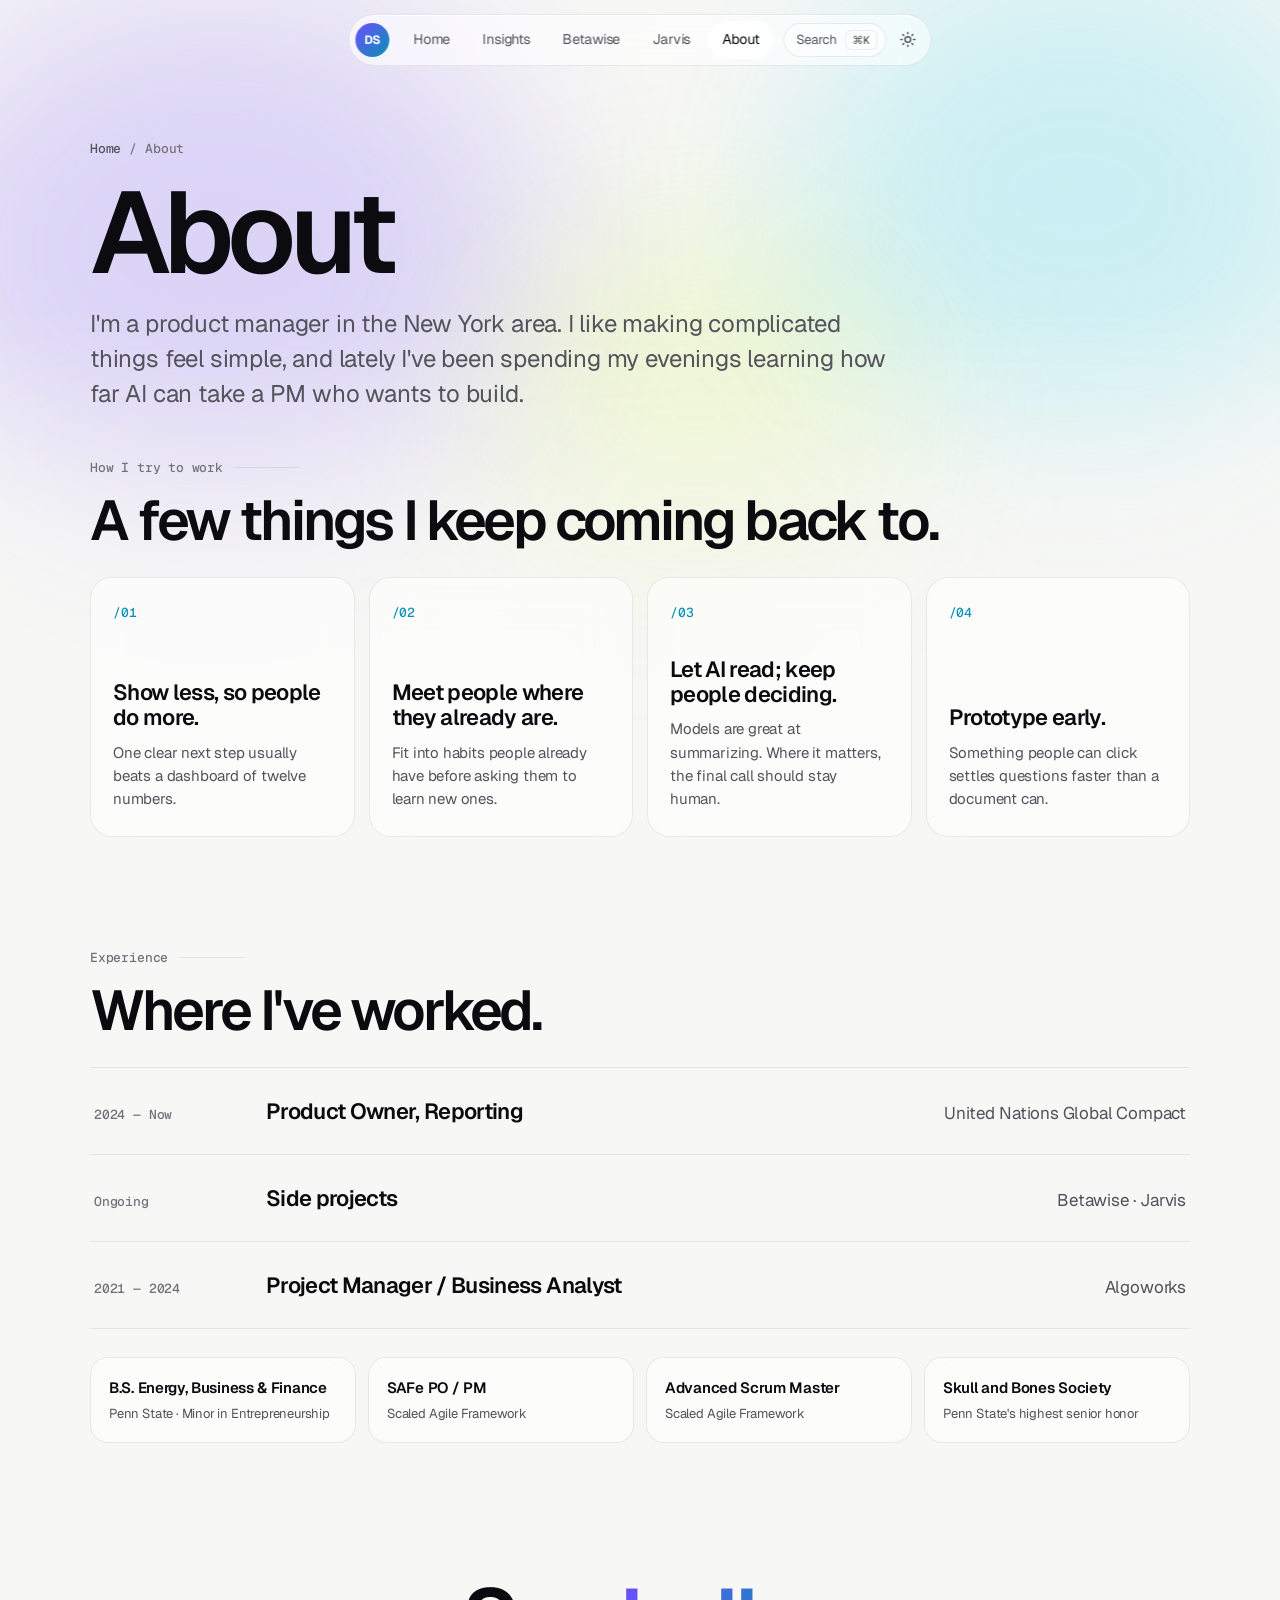
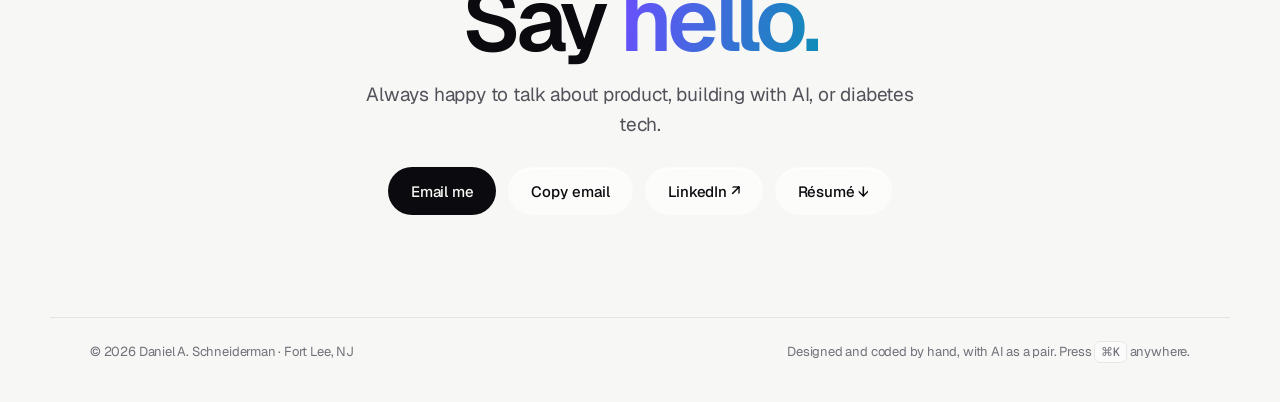
==== about/index.html @ 2ba30ace "Multi-page site with Insights case study - Separate pages: Home, Insights, Betawise, Jarvis, About -" ====
<!DOCTYPE html>
<html lang="en">
<head>
<meta charset="UTF-8" />
<meta name="viewport" content="width=device-width, initial-scale=1, viewport-fit=cover" />
<title>About — Daniel Schneiderman</title>
<meta name="description" content="About Daniel Schneiderman: product manager, experience, and how he works." />
<meta property="og:title" content="About — Daniel Schneiderman" />
<meta property="og:description" content="About Daniel Schneiderman: product manager, experience, and how he works." />
<meta property="og:url" content="https://danielschneiderman.com/about/" />
<meta property="og:type" content="website" />
<link rel="canonical" href="https://danielschneiderman.com/about/" />
<meta name="color-scheme" content="dark light" />
<link rel="icon" href="data:image/svg+xml,%3Csvg xmlns='http://www.w3.org/2000/svg' viewBox='0 0 32 32'%3E%3Cdefs%3E%3ClinearGradient id='g' x1='0' y1='0' x2='1' y2='1'%3E%3Cstop offset='0' stop-color='%238b7bff'/%3E%3Cstop offset='1' stop-color='%2322d3ee'/%3E%3C/linearGradient%3E%3C/defs%3E%3Crect width='32' height='32' rx='9' fill='url(%23g)'/%3E%3Ctext x='16' y='21.5' font-family='Helvetica,Arial' font-weight='700' font-size='13' fill='white' text-anchor='middle'%3EDS%3C/text%3E%3C/svg%3E" />
<link rel="preconnect" href="https://fonts.googleapis.com" />
<link rel="preconnect" href="https://fonts.gstatic.com" crossorigin />
<link href="https://fonts.googleapis.com/css2?family=Geist:wght@300..800&family=Geist+Mono:wght@400;500;600&display=swap" rel="stylesheet" />
<link rel="stylesheet" href="/styles.css" />
<script>
  // Saved theme before first paint; otherwise dark unless the device prefers light.
  (function () {
    var t = null; try { t = localStorage.getItem('theme'); } catch (e) {}
    if (!t) t = matchMedia('(prefers-color-scheme: light)').matches ? 'light' : 'dark';
    document.documentElement.dataset.theme = t;
  })();
  // A page transition the browser skips (e.g. background tab) is harmless; don't log it as an error.
  ['pageswap', 'pagereveal'].forEach(function (ev) {
    addEventListener(ev, function (e) { var vt = e.viewTransition; if (vt) { vt.ready.catch(function () {}); vt.finished.catch(function () {}); } });
  });
</script>
</head>
<body>
<a class="skip" href="#main">Skip to content</a>

<nav class="nav glass" aria-label="Primary">
  <a class="mark" href="/" aria-label="Daniel Schneiderman, home">DS</a>
  <a class="link" href="/">Home</a>
  <a class="link" href="/insights/">Insights</a>
  <a class="link" href="/betawise/">Betawise</a>
  <a class="link" href="/jarvis/">Jarvis</a>
  <a class="link" href="/about/">About</a>
  <button class="k" type="button" data-cmdk aria-haspopup="dialog"><span class="k-long">Search</span><span class="k-short">Menu</span><kbd>⌘K</kbd></button>
  <button class="icon" type="button" id="theme" aria-label="Switch theme">
    <svg class="moon" viewBox="0 0 24 24" fill="none" stroke="currentColor" stroke-width="2" stroke-linecap="round" aria-hidden="true"><path d="M21 12.8A9 9 0 1 1 11.2 3a7 7 0 0 0 9.8 9.8z"/></svg>
    <svg class="sun" viewBox="0 0 24 24" fill="none" stroke="currentColor" stroke-width="2" stroke-linecap="round" aria-hidden="true"><circle cx="12" cy="12" r="4"/><path d="M12 2v2M12 20v2M4.9 4.9l1.4 1.4M17.7 17.7l1.4 1.4M2 12h2M20 12h2M4.9 19.1l1.4-1.4M17.7 6.3l1.4-1.4"/></svg>
  </button>
</nav>

<main id="main">

<header class="page-head">
  <div class="aurora" aria-hidden="true"><i></i><i></i><i></i></div>
  <div class="wrap">
    <p class="crumbs"><a href="/">Home</a><span aria-hidden="true">/</span><span>About</span></p>
    <h1>About</h1>
    <p class="lede">I'm a product manager in the New York area. I like making complicated things feel simple, and lately I've been spending my evenings learning how far AI can take a PM who wants to build.</p>
  </div>
</header>

<section class="wrap" aria-labelledby="ap-title" style="padding-bottom:40px">
  <div class="sec-head reveal" style="margin-bottom:28px"><span class="index-num">How I try to work</span><h2 id="ap-title" style="font-size:clamp(32px,4.6vw,56px)">A few things I keep coming back to.</h2></div>
  <div class="principles">
    <article class="glass spot reveal"><span class="n">/01</span><h3>Show less, so people do more.</h3><p>One clear next step usually beats a dashboard of twelve numbers.</p></article>
    <article class="glass spot reveal"><span class="n">/02</span><h3>Meet people where they already are.</h3><p>Fit into habits people already have before asking them to learn new ones.</p></article>
    <article class="glass spot reveal"><span class="n">/03</span><h3>Let AI read; keep people deciding.</h3><p>Models are great at summarizing. Where it matters, the final call should stay human.</p></article>
    <article class="glass spot reveal"><span class="n">/04</span><h3>Prototype early.</h3><p>Something people can click settles questions faster than a document can.</p></article>
  </div>
</section>

<section class="block" aria-labelledby="ex-title" style="padding-top:72px;padding-bottom:40px">
  <div class="wrap">
    <div class="sec-head reveal" style="margin-bottom:28px"><span class="index-num">Experience</span><h2 id="ex-title" style="font-size:clamp(32px,4.6vw,56px)">Where I've worked.</h2></div>
    <ol class="xp reveal" reversed>
      <li><span class="when">2024 — Now</span><h3>Product Owner, Reporting</h3><span class="org">United Nations Global Compact</span></li>
      <li><span class="when">Ongoing</span><h3>Side projects</h3><span class="org">Betawise · Jarvis</span></li>
      <li><span class="when">2021 — 2024</span><h3>Project Manager / Business Analyst</h3><span class="org">Algoworks</span></li>
    </ol>
    <div class="creds reveal">
      <div class="glass"><strong>B.S. Energy, Business &amp; Finance</strong><span>Penn State · Minor in Entrepreneurship</span></div>
      <div class="glass"><strong>SAFe PO / PM</strong><span>Scaled Agile Framework</span></div>
      <div class="glass"><strong>Advanced Scrum Master</strong><span>Scaled Agile Framework</span></div>
      <div class="glass"><strong>Skull and Bones Society</strong><span>Penn State's highest senior honor</span></div>
    </div>
  </div>
</section>

<section class="contact-band" aria-labelledby="ct-title">
  <div class="wrap reveal">
    <h2 id="ct-title">Say <span class="grad-text">hello.</span></h2>
    <p>Always happy to talk about product, building with AI, or diabetes tech.</p>
    <div class="ctas">
      <a class="btn btn-primary" href="mailto:dschneiderman955@gmail.com">Email me</a>
      <button class="btn btn-glass glass" type="button" data-copy>Copy email</button>
      <a class="btn btn-glass glass" href="https://www.linkedin.com/in/danielschneiderman955/" rel="noopener">LinkedIn ↗</a>
      <a class="btn btn-glass glass" href="/Daniel_Schneiderman_Resume.pdf" download>Résumé ↓</a>
    </div>
    <span class="copied" id="copied" role="status"></span>
  </div>
</section>

</main>

<footer>
  <div class="wrap">
    <span>© 2026 Daniel A. Schneiderman · Fort Lee, NJ</span>
    <span>Designed and coded by hand, with AI as a pair. Press <kbd>⌘K</kbd> anywhere.</span>
  </div>
</footer>

<dialog class="cmdk" id="cmdk" aria-label="Command menu">
  <div class="cmdk-in">
    <svg viewBox="0 0 24 24" fill="none" stroke="currentColor" stroke-width="2" aria-hidden="true"><circle cx="11" cy="11" r="7"/><path d="M20 20l-4-4"/></svg>
    <input id="cmdk-q" type="text" placeholder="Go to a page or run an action…" autocomplete="off" role="combobox" aria-expanded="true" aria-controls="cmdk-list" aria-autocomplete="list" />
    <kbd>esc</kbd>
  </div>
  <ul id="cmdk-list" role="listbox" aria-label="Results"></ul>
  <div class="cmdk-foot"><span>↑↓ navigate</span><span>↵ select</span><span>esc close</span></div>
</dialog>

<script src="/site.js"></script>

</body>
</html>
---- styles.css ----
:root, [data-theme="dark"] {
  --bg: #08080a;
  --bg-2: #0e0e11;
  --glass: rgba(255,255,255,.045);
  --glass-2: rgba(255,255,255,.07);
  --glass-line: rgba(255,255,255,.09);
  --glass-hi: rgba(255,255,255,.14);
  --ink: #ededf0;
  --ink-2: #a1a1aa;
  --ink-3: #71717a;
  --a1: #8b7bff;
  --a2: #22d3ee;
  --lime: #c6f432;
  --spot: rgba(139,123,255,.16);
  --aurora-1: rgba(124,92,255,.45);
  --aurora-2: rgba(34,211,238,.30);
  --aurora-3: rgba(198,244,50,.12);
  --grain: .07;
  --shadow: 0 30px 80px -30px rgba(0,0,0,.8);
  color-scheme: dark;
}
[data-theme="light"] {
  --bg: #f7f7f5;
  --bg-2: #efefec;
  --glass: rgba(255,255,255,.6);
  --glass-2: rgba(255,255,255,.85);
  --glass-line: rgba(10,10,20,.08);
  --glass-hi: rgba(255,255,255,.9);
  --ink: #0b0b0f;
  --ink-2: #52525b;
  --ink-3: #71717a;
  --a1: #6d4dff;
  --a2: #0891b2;
  --lime: #4d7c0f;
  --spot: rgba(109,77,255,.10);
  --aurora-1: rgba(124,92,255,.22);
  --aurora-2: rgba(34,211,238,.20);
  --aurora-3: rgba(198,244,50,.18);
  --grain: .05;
  --shadow: 0 30px 70px -34px rgba(20,20,40,.35);
  color-scheme: light;
}
:root {
  --sans: "Geist", ui-sans-serif, system-ui, -apple-system, "Segoe UI", sans-serif;
  --mono: "Geist Mono", ui-monospace, "SF Mono", Menlo, monospace;
  --ios: -apple-system, BlinkMacSystemFont, "SF Pro Text", "Geist", "Helvetica Neue", Arial, sans-serif;
  --wrap: 1180px;
  --gutter: clamp(16px, 4vw, 40px);
  --r: 22px;
  --ease: cubic-bezier(.2,.8,.2,1);
}

*, *::before, *::after { box-sizing: border-box; }
html { scroll-behavior: smooth; scroll-padding-top: 96px; -webkit-text-size-adjust: 100%; }
body { margin: 0; background: var(--bg); color: var(--ink); font: 400 17px/1.55 var(--sans); letter-spacing: -.011em; -webkit-font-smoothing: antialiased; overflow-x: hidden; }
body::after { content: ""; position: fixed; inset: 0; pointer-events: none; z-index: 100; opacity: var(--grain); mix-blend-mode: overlay;
  background-image: url("data:image/svg+xml,%3Csvg xmlns='http://www.w3.org/2000/svg' width='160' height='160'%3E%3Cfilter id='n'%3E%3CfeTurbulence type='fractalNoise' baseFrequency='.9' numOctaves='3' stitchTiles='stitch'/%3E%3C/filter%3E%3Crect width='100%25' height='100%25' filter='url(%23n)'/%3E%3C/svg%3E"); }
img, svg { display: block; max-width: 100%; }
a { color: inherit; }
p { margin: 0; }
h1, h2, h3, h4 { margin: 0; font-weight: 600; }
button { font: inherit; color: inherit; }
kbd { font: 500 12px var(--mono); padding: 2px 6px; border-radius: 6px; border: 1px solid var(--glass-line); background: var(--glass); }
:focus-visible { outline: 2px solid var(--a2); outline-offset: 3px; border-radius: 10px; }
.wrap { max-width: var(--wrap); margin: 0 auto; padding: 0 var(--gutter); }
.sr-only { position: absolute; width: 1px; height: 1px; overflow: hidden; clip: rect(0 0 0 0); white-space: nowrap; }
.skip { position: absolute; left: 12px; top: -60px; background: var(--ink); color: var(--bg); padding: 10px 14px; border-radius: 10px; z-index: 200; text-decoration: none; }
.skip:focus { top: 12px; }
.grad-text { background: linear-gradient(100deg, var(--a1), var(--a2) 55%, var(--a1)); background-size: 200% 100%; -webkit-background-clip: text; background-clip: text; color: transparent; animation: sheen 8s linear infinite; }
@keyframes sheen { to { background-position: -200% 0; } }
.mono { font-family: var(--mono); }
.label { font: 500 12px/1.3 var(--mono); letter-spacing: .04em; text-transform: uppercase; color: var(--ink-3); }

/* ---------- Glass + spotlight ---------- */
.glass { background: var(--glass); border: 1px solid var(--glass-line); backdrop-filter: blur(20px) saturate(160%); -webkit-backdrop-filter: blur(20px) saturate(160%); box-shadow: inset 0 1px 0 var(--glass-hi); }
.spot { position: relative; isolation: isolate; overflow: hidden; }
.spot::before { content: ""; position: absolute; inset: 0; z-index: -1; opacity: 0; transition: opacity .3s; background: radial-gradient(420px circle at var(--x, 50%) var(--y, 50%), var(--spot), transparent 60%); }
.spot:hover::before { opacity: 1; }

/* ---------- Floating nav ---------- */
.nav { position: fixed; top: 14px; left: 50%; transform: translateX(-50%); z-index: 60; display: flex; align-items: center; gap: 4px; padding: 6px; border-radius: 999px; width: max-content; max-width: calc(100% - 24px); }
.nav .mark { width: 34px; height: 34px; border-radius: 50%; display: grid; place-items: center; font: 700 12px var(--sans); color: #fff; background: linear-gradient(135deg, var(--a1), var(--a2)); text-decoration: none; margin-right: 6px; flex: none; }
.nav a.link { padding: 8px 14px; border-radius: 999px; font-size: 14px; color: var(--ink-2); text-decoration: none; transition: color .2s, background .2s; }
.nav a.link:hover, .nav a.link[aria-current="true"] { color: var(--ink); background: var(--glass-2); }
.nav .k { display: inline-flex; align-items: center; gap: 8px; height: 34px; padding: 0 8px 0 12px; border-radius: 999px; border: 1px solid var(--glass-line); background: var(--glass); cursor: pointer; font-size: 13px; color: var(--ink-2); margin-left: 6px; }
.nav .k:hover { color: var(--ink); }
.nav .k kbd { font-size: 11px; }
.nav .icon { width: 34px; height: 34px; border-radius: 50%; border: 0; background: transparent; display: grid; place-items: center; cursor: pointer; color: var(--ink-2); flex: none; }
.nav .icon:hover { color: var(--ink); background: var(--glass-2); }
.nav .icon svg { width: 17px; height: 17px; }
[data-theme="dark"] .sun, [data-theme="light"] .moon { display: none; }
@media (max-width: 760px) { .nav a.link, .nav .k kbd, .k .k-long { display: none; } .nav .k { padding: 0 14px; } }
@media (min-width: 761px) { .k .k-short { display: none; } }

/* ---------- Buttons ---------- */
.btn { display: inline-flex; align-items: center; gap: 10px; height: 48px; padding: 0 22px; border-radius: 999px; font: 500 15px var(--sans); text-decoration: none; cursor: pointer; border: 1px solid transparent; transition: transform .25s var(--ease), box-shadow .25s, background .25s; }
.btn:active { transform: scale(.97); }
.btn-primary { background: var(--ink); color: var(--bg); box-shadow: 0 0 0 0 var(--a1); }
.btn-primary:hover { box-shadow: 0 10px 40px -10px var(--a1); transform: translateY(-1px); }
.btn-glass { color: var(--ink); }
.btn-glass:hover { background: var(--glass-2); }

/* ---------- Scroll-driven reveals (progressive enhancement) ---------- */
@supports (animation-timeline: view()) {
  .reveal { animation: rise linear both; animation-timeline: view(); animation-range: entry 0% cover 22%; }
}
@keyframes rise { from { opacity: 0; transform: translateY(48px) scale(.98); filter: blur(6px); } to { opacity: 1; transform: none; filter: none; } }
@media (prefers-reduced-motion: reduce) {
  html { scroll-behavior: auto; }
  .reveal, .grad-text, .aurora i, .typing::after, .caret { animation: none !important; }
}

/* ---------- Hero ---------- */
.hero { position: relative; padding: 148px 0 72px; }
.aurora { position: absolute; inset: -10% 0 auto; height: 900px; z-index: -1; overflow: hidden; pointer-events: none; -webkit-mask: linear-gradient(#000 40%, transparent); mask: linear-gradient(#000 40%, transparent); }
.aurora i { position: absolute; border-radius: 50%; filter: blur(90px); animation: drift 22s ease-in-out infinite alternate; }
.aurora i:nth-child(1) { width: 640px; height: 520px; left: -8%; top: 4%; background: var(--aurora-1); }
.aurora i:nth-child(2) { width: 560px; height: 480px; right: -6%; top: 0; background: var(--aurora-2); animation-duration: 28s; }
.aurora i:nth-child(3) { width: 420px; height: 360px; left: 38%; top: 30%; background: var(--aurora-3); animation-duration: 34s; }
@keyframes drift { to { transform: translate(60px, 40px) scale(1.12); } }
.hero-grid-lines { position: absolute; inset: 0; z-index: -1; pointer-events: none; opacity: .5;
  background-image: linear-gradient(var(--glass-line) 1px, transparent 1px), linear-gradient(90deg, var(--glass-line) 1px, transparent 1px);
  background-size: 64px 64px; -webkit-mask: radial-gradient(ellipse 70% 60% at 50% 30%, #000, transparent 75%); mask: radial-gradient(ellipse 70% 60% at 50% 30%, #000, transparent 75%); }
.pill { display: inline-flex; align-items: center; gap: 10px; padding: 7px 14px 7px 10px; border-radius: 999px; font: 500 13px var(--mono); color: var(--ink-2); }
.pill .live { width: 8px; height: 8px; border-radius: 50%; background: var(--lime); box-shadow: 0 0 12px var(--lime); }
.hero h1 { font-size: clamp(48px, 8.6vw, 116px); line-height: .96; letter-spacing: -.05em; font-weight: 600; margin: 26px 0 26px; max-width: 13ch; }
.hero .lede { font-size: clamp(18px, 2vw, 21px); color: var(--ink-2); max-width: 36em; line-height: 1.5; }
.hero .lede b { color: var(--ink); font-weight: 500; }
.hero .ctas { display: flex; flex-wrap: wrap; gap: 12px; margin-top: 34px; }

/* Bento */
.bento { display: grid; grid-template-columns: repeat(4, 1fr); grid-auto-rows: minmax(150px, auto); gap: 14px; margin-top: 64px; }
.bento > * { border-radius: var(--r); padding: 22px; display: flex; flex-direction: column; text-decoration: none; transition: transform .35s var(--ease), border-color .3s; }
.bento > a:hover { transform: translateY(-3px); border-color: var(--glass-hi); }
.b-bw { grid-column: span 2; grid-row: span 2; }
.b-jv { grid-column: span 2; }
@media (max-width: 900px) { .bento { grid-template-columns: 1fr 1fr; } .b-bw, .b-jv { grid-column: span 2; } }
@media (max-width: 520px) { .bento { grid-template-columns: 1fr; } .bento > * { grid-column: auto !important; grid-row: auto !important; } }
.b-head { display: flex; justify-content: space-between; align-items: center; gap: 10px; }
.b-title { font-size: 28px; letter-spacing: -.03em; margin-top: 12px; }
.b-sub { color: var(--ink-2); font-size: 15px; margin-top: 4px; }
.arrow-chip { width: 32px; height: 32px; border-radius: 50%; display: grid; place-items: center; border: 1px solid var(--glass-line); transition: transform .3s var(--ease), background .3s; flex: none; }
a:hover .arrow-chip { transform: rotate(-45deg); background: var(--ink); color: var(--bg); }
.mini-ring { --p: 76; margin: auto auto 0; width: 190px; height: 190px; border-radius: 50%; position: relative; display: grid; place-items: center;
  background: conic-gradient(from -90deg, #34d399 0 calc(var(--p) * 1%), var(--glass-2) 0); -webkit-mask: radial-gradient(circle, transparent 72px, #000 73px); mask: radial-gradient(circle, transparent 72px, #000 73px); }
.ring-wrap { position: relative; margin: 26px auto 4px; width: 190px; }
.ring-wrap .mini-ring { margin: 0; }
.ring-wrap .val { position: absolute; inset: 0; display: grid; place-content: center; text-align: center; }
.ring-wrap .val strong { font-size: 46px; letter-spacing: -.04em; line-height: 1; }
.ring-wrap .val span { font: 500 11px var(--mono); color: var(--ink-3); text-transform: uppercase; letter-spacing: .06em; margin-top: 6px; }
.typing-row { margin-top: auto; padding-top: 18px; display: grid; gap: 8px; }
.tbubble { justify-self: end; max-width: 92%; background: #0a84ff; color: #fff; padding: 9px 14px; border-radius: 18px 18px 5px 18px; font: 400 15px/1.3 var(--ios); }
.typing::after { content: "▍"; margin-left: 1px; animation: blink 1s steps(1) infinite; opacity: .8; }
@keyframes blink { 50% { opacity: 0; } }
.tfiled { justify-self: end; font: 500 12px var(--mono); color: var(--lime); min-height: 1.3em; }
.b-stat strong { font-size: 28px; letter-spacing: -.035em; line-height: 1.05; margin-top: auto; }
.b-stat span { color: var(--ink-2); font-size: 14px; margin-top: 8px; }

/* ---------- Sections ---------- */
section.block { padding: clamp(96px, 12vw, 160px) 0; position: relative; }
.sec-head { display: grid; gap: 18px; margin-bottom: 56px; max-width: 860px; }
.sec-head h2 { font-size: clamp(40px, 6.4vw, 84px); line-height: .98; letter-spacing: -.05em; }
.sec-head p { font-size: clamp(18px, 2vw, 21px); color: var(--ink-2); max-width: 38em; }
.index-num { font: 500 13px var(--mono); color: var(--ink-3); display: flex; align-items: center; gap: 12px; }
.index-num::after { content: ""; height: 1px; width: 64px; background: var(--glass-line); }

.case { display: grid; grid-template-columns: minmax(0, 1fr) 380px; gap: clamp(32px, 6vw, 88px); align-items: start; }
.case.flip { grid-template-columns: 420px minmax(0, 1fr); }
@media (max-width: 900px) { .case, .case.flip { grid-template-columns: 1fr; } .case .stage { order: -1; justify-self: center; } }
.stage { position: sticky; top: 96px; display: grid; justify-items: center; gap: 16px; }
@media (max-width: 900px) { .stage { position: static; } }
.facts { display: flex; flex-wrap: wrap; gap: 8px; margin-bottom: 28px; }
.facts span { font: 500 12px var(--mono); padding: 6px 10px; border-radius: 999px; color: var(--ink-2); }
.facts a { color: var(--a2); text-decoration: none; }
.stats { display: grid; grid-template-columns: repeat(3, 1fr); gap: 12px; margin-bottom: 28px; }
@media (max-width: 560px) { .stats { grid-template-columns: 1fr; } }
.stats > div { border-radius: 18px; padding: 18px; }
.stats strong { display: block; font-size: clamp(22px, 2.3vw, 28px); overflow-wrap: anywhere; letter-spacing: -.04em; line-height: 1.05; }
.stats span { display: block; font-size: 13.5px; color: var(--ink-2); margin-top: 6px; line-height: 1.4; }
.decisions { list-style: none; padding: 0; margin: 0; display: grid; gap: 10px; counter-reset: d; }
.decisions li { counter-increment: d; border-radius: 18px; padding: 20px 20px 20px 64px; position: relative; }
.decisions li::after { content: "0" counter(d); position: absolute; left: 20px; top: 21px; font: 500 13px var(--mono); color: var(--a2); }
.decisions h3 { font-size: 18px; letter-spacing: -.02em; }
.decisions p { color: var(--ink-2); font-size: 15.5px; margin-top: 4px; }
.decisions .trade { font-size: 13.5px; color: var(--ink-3); margin-top: 10px; }
.decisions .trade b { font: 500 11px var(--mono); text-transform: uppercase; letter-spacing: .06em; color: var(--lime); margin-right: 6px; }
.cta-row { display: flex; flex-wrap: wrap; gap: 12px; margin-top: 28px; }
.fine { font-size: 12.5px; color: var(--ink-3); max-width: 360px; text-align: center; line-height: 1.45; }

/* ---------- Device ---------- */
.iphone { position: relative; width: 320px; height: 660px; padding: 11px; border-radius: 56px; background: linear-gradient(145deg, #3a3a3e, #121214 40%, #2a2a2e); box-shadow: inset 0 0 0 1.5px rgba(255,255,255,.08), 0 0 0 1px #000, var(--shadow), 0 0 120px -40px var(--a1); flex: none; }
.iphone::before { content: ""; position: absolute; top: 22px; left: 50%; transform: translateX(-50%); width: 96px; height: 28px; background: #000; border-radius: 20px; z-index: 5; }
.screen { position: relative; height: 100%; border-radius: 46px; overflow: hidden; font-family: var(--ios); letter-spacing: -.01em; display: flex; flex-direction: column; }
@media (max-width: 360px) { .iphone { transform: scale(.92); margin: -26px 0; } }
.sb { height: 50px; flex: none; display: flex; justify-content: space-between; align-items: center; padding: 14px 28px 0 34px; font: 600 15px var(--ios); position: relative; z-index: 4; }
.sb i { display: inline-block; width: 24px; height: 11px; border-radius: 3.5px; border: 1.3px solid currentColor; position: relative; opacity: .9; }
.sb i::after { content: ""; position: absolute; inset: 1.3px 4px 1.3px 1.3px; background: currentColor; border-radius: 1.5px; }

/* view switcher */
.views { display: inline-grid; grid-auto-flow: column; padding: 4px; border-radius: 999px; gap: 2px; position: relative; }
.views button { position: relative; z-index: 1; border: 0; background: none; padding: 8px 14px; border-radius: 999px; font: 500 13px var(--sans); color: var(--ink-2); cursor: pointer; transition: color .25s; }
.views button[aria-selected="true"] { color: var(--bg); }
.views .thumb { position: absolute; top: 4px; bottom: 4px; left: 0; border-radius: 999px; background: var(--ink); transition: transform .4s var(--ease), width .4s var(--ease); z-index: 0; }
.view { position: absolute; inset: 0; display: flex; flex-direction: column; opacity: 0; visibility: hidden; transform: scale(.98); transition: opacity .35s, transform .35s var(--ease), visibility 0s .35s; }
.view.on { opacity: 1; visibility: visible; transform: none; transition: opacity .35s, transform .35s var(--ease); }

/* Jarvis app (Workbench theme from the Swift source) */
.jv-app { background-color: #0A2A40; color: #e8f4fb;
  background-image: linear-gradient(rgba(191,230,255,.08) 1px, transparent 1px), linear-gradient(90deg, rgba(191,230,255,.08) 1px, transparent 1px), linear-gradient(rgba(191,230,255,.03) 1px, transparent 1px), linear-gradient(90deg, rgba(191,230,255,.03) 1px, transparent 1px);
  background-size: 40px 40px, 40px 40px, 8px 8px, 8px 8px; }
.jv-nav { flex: none; display: grid; grid-template-columns: 40px 1fr 40px; align-items: center; padding: 2px 14px 4px; }
.jv-nav b { text-align: center; font: 700 15px var(--ios); letter-spacing: .14em; }
.jv-nav svg { width: 20px; height: 20px; color: #3CE6FF; justify-self: end; }
.jv-search { margin: 4px 14px 0; height: 32px; border-radius: 10px; background: rgba(3,16,28,.8); display: flex; align-items: center; gap: 6px; padding: 0 10px; color: #5F8296; font-size: 14px; flex: none; }
.jv-search svg { width: 13px; height: 13px; }
.jv-status { flex: none; display: flex; align-items: center; gap: 6px; padding: 8px 16px 0; font: 500 9.5px var(--mono); color: #8FB8CF; letter-spacing: .02em; }
.jv-status i { width: 5px; height: 5px; border-radius: 50%; background: #3CE6FF; box-shadow: 0 0 6px #3CE6FF; }
.jv-tags { flex: none; display: flex; gap: 7px; padding: 8px 14px; overflow: hidden; }
.net { flex: none; font: 500 10.5px var(--mono); padding: 5px 15px 5px 9px; color: #8FB8CF; background: rgba(3,16,28,.7); clip-path: polygon(0 0, calc(100% - 7px) 0, 100% 50%, calc(100% - 7px) 100%, 0 100%); box-shadow: inset 0 0 0 1px #1A4560; }
.net.sel { color: #fff; background: rgba(255,255,255,.14); font-weight: 600; }
.jv-feed { flex: 1; overflow: hidden; padding: 0 14px; display: flex; flex-direction: column; gap: 8px; }
.jv-day { font: 700 9.5px var(--mono); color: #5F8296; padding: 4px 4px 0; }
.jcard { position: relative; background: #041525; border: 1px solid #1A4560; padding: 10px 12px; border-radius: 2px; flex: none; }
.jcard::before, .jcard::after { content: ""; position: absolute; width: 9px; height: 9px; border-color: #3CE6FF; border-style: solid; opacity: .8; }
.jcard::before { left: -1px; top: -1px; border-width: 1.5px 0 0 1.5px; }
.jcard::after { right: -1px; bottom: -1px; border-width: 0 1.5px 1.5px 0; }
.jcard.new { animation: pop .45s var(--ease); box-shadow: 0 0 0 1px rgba(60,230,255,.35), 0 0 24px -6px rgba(60,230,255,.5); }
@keyframes pop { from { transform: translateY(-6px); opacity: .4; } }
.jmeta { display: flex; justify-content: space-between; font: 400 9.5px var(--mono); color: #5F8296; margin-bottom: 5px; }
.jtext { font-size: 14px; line-height: 1.35; word-break: break-word; }
.jtext.empty { color: #5F8296; }
.jtext .h { font-weight: 600; }
.jtree { list-style: none; margin: 6px 0 0; padding: 0; font: 400 11.5px/1.55 var(--mono); color: #8FB8CF; }
.jtree .ck { color: #3CE6FF; }
.jstat { margin-top: 8px; padding-top: 7px; border-top: 1px dashed rgba(191,230,255,.22); font: 500 10px var(--mono); color: #F0A55A; display: flex; gap: 6px; align-items: center; }
.jstat.cal { color: #3CE6FF; }
.jlink { margin-top: 7px; display: flex; gap: 6px; align-items: center; padding: 7px 8px; background: #03101C; border: 1px solid #1A4560; font: 400 10.5px var(--mono); color: #3CE6FF; }
.jv-composer { flex: none; margin: 6px 10px 0; display: flex; align-items: center; gap: 8px; padding: 6px 6px 6px 12px; background: #03101C; border: 1px solid #1A4560; border-radius: 4px; font: 400 13px var(--mono); color: #e8f4fb; min-height: 38px; }
.jv-composer .t { flex: 1; min-width: 0; white-space: nowrap; overflow: hidden; text-overflow: ellipsis; }
.jv-composer .ph { color: #5F8296; }
.caret { display: inline-block; width: 7px; height: 14px; background: #3CE6FF; vertical-align: -2px; margin-left: 1px; animation: blink 1s steps(1) infinite; }
.jv-composer .send { width: 26px; height: 26px; border-radius: 3px; background: #3CE6FF; color: #041525; display: grid; place-items: center; flex: none; }
.jv-composer .send svg { width: 13px; height: 13px; }
.jv-tabs { flex: none; display: grid; grid-template-columns: repeat(5, 1fr); padding: 8px 6px 22px; margin-top: 8px; background: rgba(3,16,28,.92); border-top: 1px solid #1A4560; }
.jv-tabs span { display: grid; justify-items: center; gap: 3px; font: 500 9.5px var(--ios); color: #5F8296; }
.jv-tabs span.on { color: #3CE6FF; }
.jv-tabs svg { width: 21px; height: 21px; }

/* Messages */
.msg { background: #000; color: #fff; }
.msg-head { flex: none; text-align: center; padding: 0 0 10px; background: rgba(28,28,30,.9); border-bottom: .5px solid #38383a; position: relative; }
.msg-head .back { position: absolute; left: 14px; top: 16px; color: #0a84ff; font-size: 26px; line-height: 1; }
.avatar { width: 54px; height: 54px; margin: 0 auto 4px; border-radius: 50%; display: grid; place-items: center; font-size: 32px; background: linear-gradient(180deg, #a8adb7, #858a94); }
.msg-head small { font-size: 11.5px; color: #e5e5ea; }
.msg-head small::after { content: " ›"; color: #8e8e93; }
.msg-body { flex: 1; overflow: hidden; display: flex; flex-direction: column; justify-content: flex-end; gap: 4px; padding: 10px 12px; }
.msg-time { text-align: center; font-size: 11px; color: #8e8e93; margin: 2px 0 6px; }
.mb { align-self: flex-end; max-width: 80%; background: #0a84ff; color: #fff; padding: 8px 13px; border-radius: 18px 18px 5px 18px; font-size: 15.5px; line-height: 1.28; word-break: break-word; }
.mb.old { background: #0a84ff; opacity: .95; }
.mb.ghost { opacity: .45; }
.msg-del { align-self: flex-end; font-size: 11px; color: #8e8e93; margin: 1px 4px 6px 0; }
.msg-filed { align-self: flex-end; font: 500 11px var(--ios); color: #30d158; margin-right: 4px; min-height: 1.3em; text-align: right; }
.msg-bar { flex: none; display: flex; align-items: center; gap: 8px; padding: 8px 10px 26px; }
.msg-bar .plus { width: 32px; height: 32px; border-radius: 50%; background: #2c2c2e; display: grid; place-items: center; color: #8e8e93; font-size: 22px; flex: none; }
.msg-bar .field { flex: 1; min-width: 0; min-height: 34px; border: 1px solid #3a3a3c; border-radius: 18px; padding: 6px 12px; font-size: 15px; color: #8e8e93; white-space: nowrap; overflow: hidden; text-overflow: ellipsis; }

/* Lock screen */
.lock { color: #fff; background: radial-gradient(120% 70% at 20% 0%, #1d4ed8 0%, transparent 60%), radial-gradient(90% 60% at 100% 30%, #7c3aed 0%, transparent 60%), radial-gradient(100% 80% at 50% 100%, #0e7490 0%, #020617 70%); }
.lock-top { flex: none; text-align: center; padding-top: 4px; }
.lock-date { font-size: 16px; font-weight: 600; opacity: .9; }
.lock-time { font-size: 86px; font-weight: 700; letter-spacing: -.02em; line-height: 1; margin-top: 2px; font-family: -apple-system, "SF Pro Rounded", "Geist", sans-serif; }
.widgets { display: flex; justify-content: center; gap: 10px; margin-top: 12px; padding: 0 22px; }
.wg { background: rgba(255,255,255,.16); backdrop-filter: blur(14px); -webkit-backdrop-filter: blur(14px); border-radius: 18px; }
.wg-circ { width: 62px; height: 62px; border-radius: 50%; display: grid; place-content: center; justify-items: center; gap: 1px; }
.wg-circ svg { width: 13px; height: 13px; }
.wg-circ b { font-size: 19px; line-height: 1; }
.wg-rect { flex: 1; max-width: 190px; padding: 8px 12px; text-align: left; font-size: 12px; line-height: 1.3; min-width: 0; }
.wg-rect .t { display: flex; gap: 5px; align-items: center; font-weight: 700; font-size: 11px; }
.wg-rect .t svg { width: 11px; height: 11px; }
.wg-rect .r { white-space: nowrap; overflow: hidden; text-overflow: ellipsis; opacity: .92; margin-top: 2px; }
.wg-rect .r em { font-style: normal; opacity: .75; font-variant-numeric: tabular-nums; margin-right: 4px; }
.lock-spacer { flex: 1; }
.la { flex: none; margin: 0 10px 10px; padding: 12px 14px; border-radius: 22px; background: rgba(0,0,0,.62); backdrop-filter: blur(20px); -webkit-backdrop-filter: blur(20px); }
.la-head { display: flex; justify-content: space-between; align-items: center; font-size: 12px; }
.la-head b { color: #3CE6FF; display: inline-flex; gap: 5px; align-items: center; }
.la-head b svg { width: 12px; height: 12px; }
.la-head span { color: #8e8e93; }
.la ul { list-style: none; padding: 0; margin: 8px 0 0; display: grid; gap: 5px; }
.la li { display: grid; grid-template-columns: 7px auto 1fr auto; gap: 7px; align-items: center; font-size: 13px; min-width: 0; }
.la li i { width: 6px; height: 6px; border-radius: 50%; }
.la li em { font-style: normal; color: #8e8e93; font-size: 11.5px; font-variant-numeric: tabular-nums; }
.la li span { white-space: nowrap; overflow: hidden; text-overflow: ellipsis; min-width: 0; }
.la li small { color: #8e8e93; font-size: 11px; }
.lock-bottom { flex: none; display: flex; justify-content: space-between; padding: 0 44px 28px; }
.lock-bottom span { width: 44px; height: 44px; border-radius: 50%; background: rgba(0,0,0,.35); backdrop-filter: blur(10px); display: grid; place-items: center; }
.lock-bottom svg { width: 18px; height: 18px; }

/* Try-it controls */
.try { width: min(420px, 100%); border-radius: 20px; padding: 14px; display: grid; gap: 10px; }
.try label { font: 500 11px var(--mono); text-transform: uppercase; letter-spacing: .06em; color: var(--ink-3); }
.try input { width: 100%; height: 46px; border-radius: 12px; border: 1px solid var(--glass-line); background: var(--bg); color: var(--ink); padding: 0 14px; font: 400 16px var(--sans); }
.try input:focus { outline: 2px solid var(--a2); outline-offset: 0; border-color: transparent; }
.chips { display: flex; flex-wrap: wrap; gap: 6px; }
.chips button { border: 1px solid var(--glass-line); background: var(--glass); color: var(--ink-2); border-radius: 999px; padding: 6px 11px; font: 400 12.5px var(--mono); cursor: pointer; transition: color .2s, border-color .2s; text-align: left; }
.chips button:hover { color: var(--ink); border-color: var(--glass-hi); }
.parsed { display: flex; flex-wrap: wrap; gap: 6px; min-height: 26px; }
.parsed span { font: 500 11.5px var(--mono); padding: 4px 9px; border-radius: 999px; background: color-mix(in srgb, var(--a2) 14%, transparent); color: var(--ink); }

/* Betawise phone */
.bw { background: #f2f2f7; color: #000; }
.bw-title { font-size: 30px; font-weight: 700; letter-spacing: -.03em; padding: 4px 18px 10px; }
.seg { display: grid; grid-template-columns: repeat(3, 1fr); margin: 0 16px; padding: 2px; border-radius: 9px; background: rgba(118,118,128,.12); position: relative; }
.seg button { position: relative; z-index: 1; border: 0; background: none; padding: 6px 4px; font: 500 13px var(--ios); color: #000; cursor: pointer; border-radius: 7px; min-height: 30px; }
.seg .thumb { position: absolute; top: 2px; bottom: 2px; left: 2px; width: calc((100% - 4px) / 3); border-radius: 7px; background: #fff; box-shadow: 0 3px 8px rgba(0,0,0,.12); transition: transform .35s var(--ease); }
.seg button[aria-pressed="true"] { font-weight: 600; }
.ios-card { margin: 12px 16px 0; background: #fff; border-radius: 14px; padding: 14px 16px; }
.ring-row { display: flex; align-items: center; gap: 16px; }
@property --p { syntax: "<number>"; inherits: false; initial-value: 0; }
.ring-num { position: relative; width: 92px; height: 92px; flex: none; }
.ring { --p: 76; position: absolute; inset: 0; border-radius: 50%; background: conic-gradient(#34c759 calc(var(--p) * 1%), #e5e5ea 0); -webkit-mask: radial-gradient(circle, transparent 34px, #000 35px); mask: radial-gradient(circle, transparent 34px, #000 35px); transition: --p .6s var(--ease); }
.ring-num b { position: absolute; inset: 0; display: grid; place-items: center; font-size: 24px; font-weight: 700; letter-spacing: -.03em; }
.ring-meta .k { font-size: 13px; color: #8e8e93; }
.ring-meta .v { font-size: 15px; font-weight: 600; margin-top: 2px; }
.ring-meta .v.ok { color: #248a3d; } .ring-meta .v.bad { color: #d70015; }
.ranges { list-style: none; padding: 0; margin: 12px 0 0; display: grid; gap: 7px; font-size: 13px; }
.ranges li { display: grid; grid-template-columns: 8px 1fr auto 14px; gap: 8px; align-items: center; }
.ranges i { width: 8px; height: 8px; border-radius: 50%; }
.ranges .val { font-variant-numeric: tabular-nums; color: #3c3c43; }
.ranges .ok { color: #34c759; font-size: 12px; } .ranges .no { color: #ff3b30; font-size: 12px; }
.focus { margin: 12px 16px 0; border-radius: 14px; padding: 14px 16px; background: #fff; border-left: 4px solid #34c759; }
.focus.safety { border-left-color: #ff9500; }
.focus .k { font-size: 12px; font-weight: 600; text-transform: uppercase; letter-spacing: .02em; color: #248a3d; }
.focus.safety .k { color: #c93400; }
.focus h4 { font-size: 19px; letter-spacing: -.02em; margin: 3px 0 4px; }
.focus p { font-size: 13.5px; line-height: 1.35; color: #3c3c43; }

/* ---------- Approach ---------- */
.principles { display: grid; grid-template-columns: repeat(4, 1fr); gap: 14px; }
@media (max-width: 1000px) { .principles { grid-template-columns: 1fr 1fr; } }
@media (max-width: 560px) { .principles { grid-template-columns: 1fr; } }
.principles article { border-radius: var(--r); padding: 26px 22px; display: flex; flex-direction: column; gap: 10px; min-height: 260px; }
.principles .n { font: 500 13px var(--mono); color: var(--a2); }
.principles h3 { font-size: 22px; letter-spacing: -.03em; line-height: 1.15; margin-top: auto; }
.principles p { color: var(--ink-2); font-size: 15px; }

/* ---------- Experience ---------- */
.xp { list-style: none; padding: 0; margin: 0; border-top: 1px solid var(--glass-line); }
.xp li { display: grid; grid-template-columns: 140px 1fr auto; gap: 8px 32px; align-items: baseline; padding: 26px 4px; border-bottom: 1px solid var(--glass-line); transition: background .3s; }
.xp li:hover { background: var(--glass); }
.xp .when { font: 500 13px var(--mono); color: var(--ink-3); }
.xp h3 { font-size: 22px; letter-spacing: -.03em; }
.xp .org { color: var(--ink-2); text-align: right; }
@media (max-width: 640px) { .xp li { grid-template-columns: 1fr; } .xp .org { text-align: left; } }
.creds { display: grid; grid-template-columns: repeat(4, 1fr); gap: 12px; margin-top: 28px; }
@media (max-width: 900px) { .creds { grid-template-columns: 1fr 1fr; } }
@media (max-width: 520px) { .creds { grid-template-columns: 1fr; } }
.creds div { border-radius: 18px; padding: 18px; }
.creds strong { display: block; font-size: 15px; font-weight: 600; letter-spacing: -.02em; }
.creds span { display: block; font-size: 13px; color: var(--ink-2); margin-top: 4px; }

/* ---------- Contact ---------- */
.contact { text-align: center; }
.contact h2 { font-size: clamp(56px, 12vw, 168px); line-height: .9; letter-spacing: -.06em; }
.contact p { color: var(--ink-2); font-size: clamp(18px, 2vw, 21px); max-width: 30em; margin: 24px auto 34px; }
.contact .ctas { display: flex; flex-wrap: wrap; justify-content: center; gap: 12px; }
.copied { display: block; min-height: 1.5em; margin-top: 14px; font: 500 13px var(--mono); color: var(--lime); }
footer { padding: 28px 0 40px; color: var(--ink-3); font-size: 13px; }
footer .wrap { display: flex; flex-wrap: wrap; justify-content: space-between; gap: 10px 24px; border-top: 1px solid var(--glass-line); padding-top: 24px; }
footer a { color: var(--ink-2); }

/* ---------- Command palette ---------- */
dialog.cmdk { width: min(560px, calc(100% - 24px)); margin: 12vh auto auto; padding: 0; border-radius: 20px; color: var(--ink); background: color-mix(in srgb, var(--bg) 94%, transparent); border: 1px solid var(--glass-line); backdrop-filter: blur(30px) saturate(180%); -webkit-backdrop-filter: blur(30px) saturate(180%); box-shadow: var(--shadow), inset 0 1px 0 var(--glass-hi); overflow: hidden; }
dialog.cmdk[open] { animation: cmdin .25s var(--ease); }
@keyframes cmdin { from { opacity: 0; transform: translateY(-8px) scale(.98); } }
dialog.cmdk::backdrop { background: rgba(0,0,0,.35); backdrop-filter: blur(4px); }
.cmdk-in { display: flex; align-items: center; gap: 10px; padding: 0 16px; border-bottom: 1px solid var(--glass-line); }
.cmdk-in svg { width: 18px; height: 18px; color: var(--ink-3); flex: none; }
.cmdk-in input { flex: 1; height: 56px; border: 0; background: none; color: var(--ink); font: 400 17px var(--sans); outline: none; }
.cmdk ul { list-style: none; margin: 0; padding: 8px; max-height: 50vh; overflow: auto; }
.cmdk li[role="option"] { display: flex; align-items: center; gap: 12px; padding: 11px 12px; border-radius: 12px; cursor: pointer; font-size: 15px; }
.cmdk li[aria-selected="true"] { background: var(--glass-2); }
.cmdk li .ic { width: 28px; height: 28px; border-radius: 8px; display: grid; place-items: center; background: var(--glass); border: 1px solid var(--glass-line); font-size: 14px; flex: none; }
.cmdk li .hint { margin-left: auto; font: 500 11px var(--mono); color: var(--ink-3); }
.cmdk .grp { font: 500 11px var(--mono); text-transform: uppercase; letter-spacing: .06em; color: var(--ink-3); padding: 10px 12px 4px; }
.cmdk .empty { padding: 20px 12px; color: var(--ink-3); font-size: 14px; }
.cmdk-foot { display: flex; gap: 14px; padding: 10px 16px; border-top: 1px solid var(--glass-line); font: 500 11px var(--mono); color: var(--ink-3); }

/* View transition for theme switch */
::view-transition-old(root), ::view-transition-new(root) { animation: none; mix-blend-mode: normal; }

/* =====================================================================
   Multi-page additions
   ===================================================================== */

/* Cross-document page transitions (Chrome / Edge / Safari 18.2+) */
@view-transition { navigation: auto; }
.nav { view-transition-name: site-nav; }
::view-transition-old(root) { animation: vt-out .22s ease both; }
::view-transition-new(root) { animation: vt-in .38s cubic-bezier(.2,.8,.2,1) both; }
@keyframes vt-out { to { opacity: 0; transform: translateY(-8px); } }
@keyframes vt-in { from { opacity: 0; transform: translateY(14px); } }
::view-transition-group(*) { animation-duration: .45s; animation-timing-function: cubic-bezier(.2,.8,.2,1); }
@media (prefers-reduced-motion: reduce) { ::view-transition-group(*), ::view-transition-old(*), ::view-transition-new(*) { animation: none !important; } }
.vt-insights { view-transition-name: t-insights; }
.vt-betawise { view-transition-name: t-betawise; }
.vt-jarvis { view-transition-name: t-jarvis; }

.nav a.link[aria-current="page"] { color: var(--ink); background: var(--glass-2); }
@media (max-width: 860px) { .nav a.link { display: none; } .nav .k kbd, .k .k-long { display: none; } .nav .k { padding: 0 14px; } .k .k-short { display: inline; } }
@media (min-width: 861px) { .k .k-short { display: none; } .k .k-long { display: inline; } .nav .k kbd { display: inline; } }

/* Home hero, quieter */
.hero.home h1 { max-width: 15ch; font-size: clamp(44px, 7.4vw, 96px); }
.b-ins { grid-column: span 2; }
.b-bw.small { grid-column: span 1; grid-row: span 1; }
@media (max-width: 900px) { .b-ins { grid-column: span 2; } }
.mini-bars { display: flex; align-items: flex-end; gap: 8px; height: 96px; margin-top: auto; padding-top: 16px; }
.mini-bars span { flex: 1; border-radius: 6px 6px 2px 2px; background: linear-gradient(180deg, var(--a2), color-mix(in srgb, var(--a2) 30%, transparent)); transform-origin: bottom; animation: grow 1s var(--ease) both; }
.mini-bars span:nth-child(2n) { background: linear-gradient(180deg, var(--a1), color-mix(in srgb, var(--a1) 30%, transparent)); }
@keyframes grow { from { transform: scaleY(0); } }
.mini-ring.sm { width: 110px; height: 110px; -webkit-mask: radial-gradient(circle, transparent 40px, #000 41px); mask: radial-gradient(circle, transparent 40px, #000 41px); }
.ring-wrap.sm { width: 110px; margin: auto 0 0 auto; }
.ring-wrap.sm .val strong { font-size: 24px; }

/* Work list on home */
.work-list { list-style: none; padding: 0; margin: 0; display: grid; gap: 14px; }
.work-row { display: grid; grid-template-columns: 1.1fr 1fr auto; gap: 28px; align-items: center; padding: 28px; border-radius: var(--r); text-decoration: none; transition: transform .35s var(--ease), border-color .3s; }
.work-row:hover { transform: translateY(-3px); border-color: var(--glass-hi); }
.work-row h3 { font-size: clamp(30px, 4vw, 44px); letter-spacing: -.04em; line-height: 1; margin-top: 10px; }
.work-row p { color: var(--ink-2); font-size: 16px; }
.work-row .tags { display: flex; flex-wrap: wrap; gap: 6px; margin-top: 14px; }
.work-row .tags span { font: 500 11.5px var(--mono); padding: 4px 9px; border-radius: 999px; border: 1px solid var(--glass-line); color: var(--ink-2); }
@media (max-width: 760px) { .work-row { grid-template-columns: 1fr; gap: 12px; } .work-row .arrow-chip { display: none; } }

/* Case study page header */
.page-head { position: relative; padding: 140px 0 48px; }
.crumbs { font: 500 13px var(--mono); color: var(--ink-3); display: flex; gap: 8px; align-items: center; }
.crumbs a { color: var(--ink-2); text-decoration: none; }
.crumbs a:hover { color: var(--ink); }
.page-head h1 { font-size: clamp(52px, 9vw, 128px); line-height: .92; letter-spacing: -.055em; margin: 22px 0 22px; width: fit-content; }
.page-head .lede { font-size: clamp(19px, 2.2vw, 24px); color: var(--ink-2); max-width: 34em; line-height: 1.45; }
.meta { display: grid; grid-template-columns: repeat(4, minmax(0, 1fr)); gap: 12px; margin-top: 40px; }
@media (max-width: 760px) { .meta { grid-template-columns: repeat(2, minmax(0, 1fr)); } }
.meta div { border-radius: 16px; padding: 14px 16px; }
.meta dt { font: 500 11px var(--mono); text-transform: uppercase; letter-spacing: .06em; color: var(--ink-3); }
.meta dd { margin: 4px 0 0; font-size: 15px; overflow-wrap: anywhere; }
.meta a { color: var(--a2); text-decoration: none; }
.meta a:hover { text-decoration: underline; }
.prose h2 { font-size: clamp(28px, 3.4vw, 40px); letter-spacing: -.04em; line-height: 1.05; margin-bottom: 14px; }
.prose p { color: var(--ink-2); font-size: 18px; line-height: 1.6; max-width: 40em; }
.prose p + p { margin-top: 14px; }
.chapter { padding: 56px 0; border-top: 1px solid var(--glass-line); }
.chapter .label { display: block; margin-bottom: 14px; }
.features { list-style: none; padding: 0; margin: 22px 0 0; display: grid; grid-template-columns: repeat(2, 1fr); gap: 12px; }
@media (max-width: 760px) { .features { grid-template-columns: 1fr; } }
.features li { border-radius: 18px; padding: 18px 20px; }
.features strong { display: block; font-size: 16px; letter-spacing: -.02em; }
.features span { display: block; color: var(--ink-2); font-size: 15px; margin-top: 4px; }

.next-case { display: flex; justify-content: space-between; align-items: center; gap: 20px; margin-top: 40px; padding: 30px; border-radius: var(--r); text-decoration: none; }
.next-case:hover .arrow-chip { transform: rotate(-45deg); background: var(--ink); color: var(--bg); }
.next-case strong { display: block; font-size: clamp(30px, 4vw, 48px); letter-spacing: -.045em; line-height: 1; margin-top: 8px; }
.contact-band { padding: 96px 0 40px; text-align: center; }
.contact-band h2 { font-size: clamp(40px, 7vw, 88px); letter-spacing: -.055em; line-height: .95; }
.contact-band p { color: var(--ink-2); font-size: 19px; margin: 18px auto 28px; max-width: 30em; }
.contact-band .ctas { display: flex; flex-wrap: wrap; gap: 12px; justify-content: center; }

/* Insights: browser-frame dashboard */
.browser { width: 100%; border-radius: 18px; overflow: hidden; box-shadow: var(--shadow), 0 0 120px -50px var(--a2); }
.browser-bar { display: flex; align-items: center; gap: 12px; padding: 10px 14px; border-bottom: 1px solid var(--glass-line); }
.browser-bar .dots { display: flex; gap: 6px; }
.browser-bar .dots i { width: 10px; height: 10px; border-radius: 50%; background: var(--glass-hi); }
.browser-bar .url { flex: 1; text-align: center; font: 500 12px var(--mono); color: var(--ink-3); padding: 5px 10px; border-radius: 8px; background: var(--glass); max-width: 320px; margin: 0 auto; white-space: nowrap; overflow: hidden; text-overflow: ellipsis; }
.dash { display: grid; grid-template-columns: 170px 1fr; min-height: 420px; background: var(--bg-2); }
@media (max-width: 640px) { .dash { grid-template-columns: 1fr; } .dash-side { display: none !important; } }
.dash-side { border-right: 1px solid var(--glass-line); padding: 16px 14px; display: grid; align-content: start; gap: 6px; }
.dash-side .nav-i { font-size: 13px; padding: 7px 10px; border-radius: 8px; color: var(--ink-2); }
.dash-side .nav-i.on { background: color-mix(in srgb, var(--a2) 18%, transparent); color: var(--ink); font-weight: 500; }
.dash-side .flt { margin-top: 12px; font: 500 10px var(--mono); text-transform: uppercase; letter-spacing: .06em; color: var(--ink-3); }
.dash-side select { width: 100%; height: 32px; border-radius: 8px; border: 1px solid var(--glass-line); background: var(--bg); color: var(--ink); padding: 0 8px; font: 400 13px var(--sans); }
.dash-main { padding: 18px; display: grid; gap: 14px; align-content: start; min-width: 0; }
.kpis { display: grid; grid-template-columns: repeat(3, minmax(0, 1fr)); gap: 10px; }
.kpi { border-radius: 12px; padding: 12px; background: var(--glass); border: 1px solid var(--glass-line); min-width: 0; }
.kpi b { display: block; font-size: 24px; letter-spacing: -.04em; font-variant-numeric: tabular-nums; }
.kpi span { display: block; font-size: 11.5px; color: var(--ink-3); }
.kpi em { display: block; font: 500 11px var(--mono); font-style: normal; color: var(--lime); margin-top: 2px; }
.chart-card { border-radius: 12px; padding: 14px; background: var(--glass); border: 1px solid var(--glass-line); }
.chart-head { display: flex; justify-content: space-between; align-items: center; gap: 10px; flex-wrap: wrap; margin-bottom: 12px; }
.chart-head b { font-size: 13.5px; font-weight: 600; }
.mini-seg { display: inline-flex; padding: 3px; border-radius: 999px; background: var(--bg); border: 1px solid var(--glass-line); }
.mini-seg button { border: 0; background: none; padding: 5px 10px; border-radius: 999px; font: 500 12px var(--sans); color: var(--ink-2); cursor: pointer; }
.mini-seg button[aria-pressed="true"] { background: var(--ink); color: var(--bg); }
.bars { display: grid; gap: 10px; }
.bar-row { display: grid; grid-template-columns: 44px 1fr 64px; gap: 10px; align-items: center; font-size: 13px; }
.bar-row .yr { font: 500 12px var(--mono); color: var(--ink-3); }
.bar-row .track { display: block; height: 22px; border-radius: 6px; background: var(--glass); overflow: hidden; }
.bar-row .fill { display: block; height: 100%; border-radius: 6px; background: linear-gradient(90deg, var(--a1), var(--a2)); width: 0; transition: width .8s var(--ease); }
.bar-row .n { font: 500 12.5px var(--mono); text-align: right; font-variant-numeric: tabular-nums; }
.split { display: flex; height: 22px; border-radius: 6px; overflow: hidden; gap: 2px; }
.split span { transition: flex-grow .6s var(--ease); }
.split-legend { display: flex; flex-wrap: wrap; gap: 14px; margin-top: 8px; font-size: 12.5px; color: var(--ink-2); }
.split-legend i { display: inline-block; width: 9px; height: 9px; border-radius: 3px; margin-right: 6px; }
.note-callout { font-size: 12.5px; color: var(--ink-3); border-left: 2px solid var(--a2); padding: 2px 0 2px 10px; }
/* The theme switch uses its own circular reveal, not the page-change fade */
:root.theme-vt::view-transition-old(root), :root.theme-vt::view-transition-new(root) { animation: none; }
:root.theme-vt::view-transition-group(*) { animation: none; }
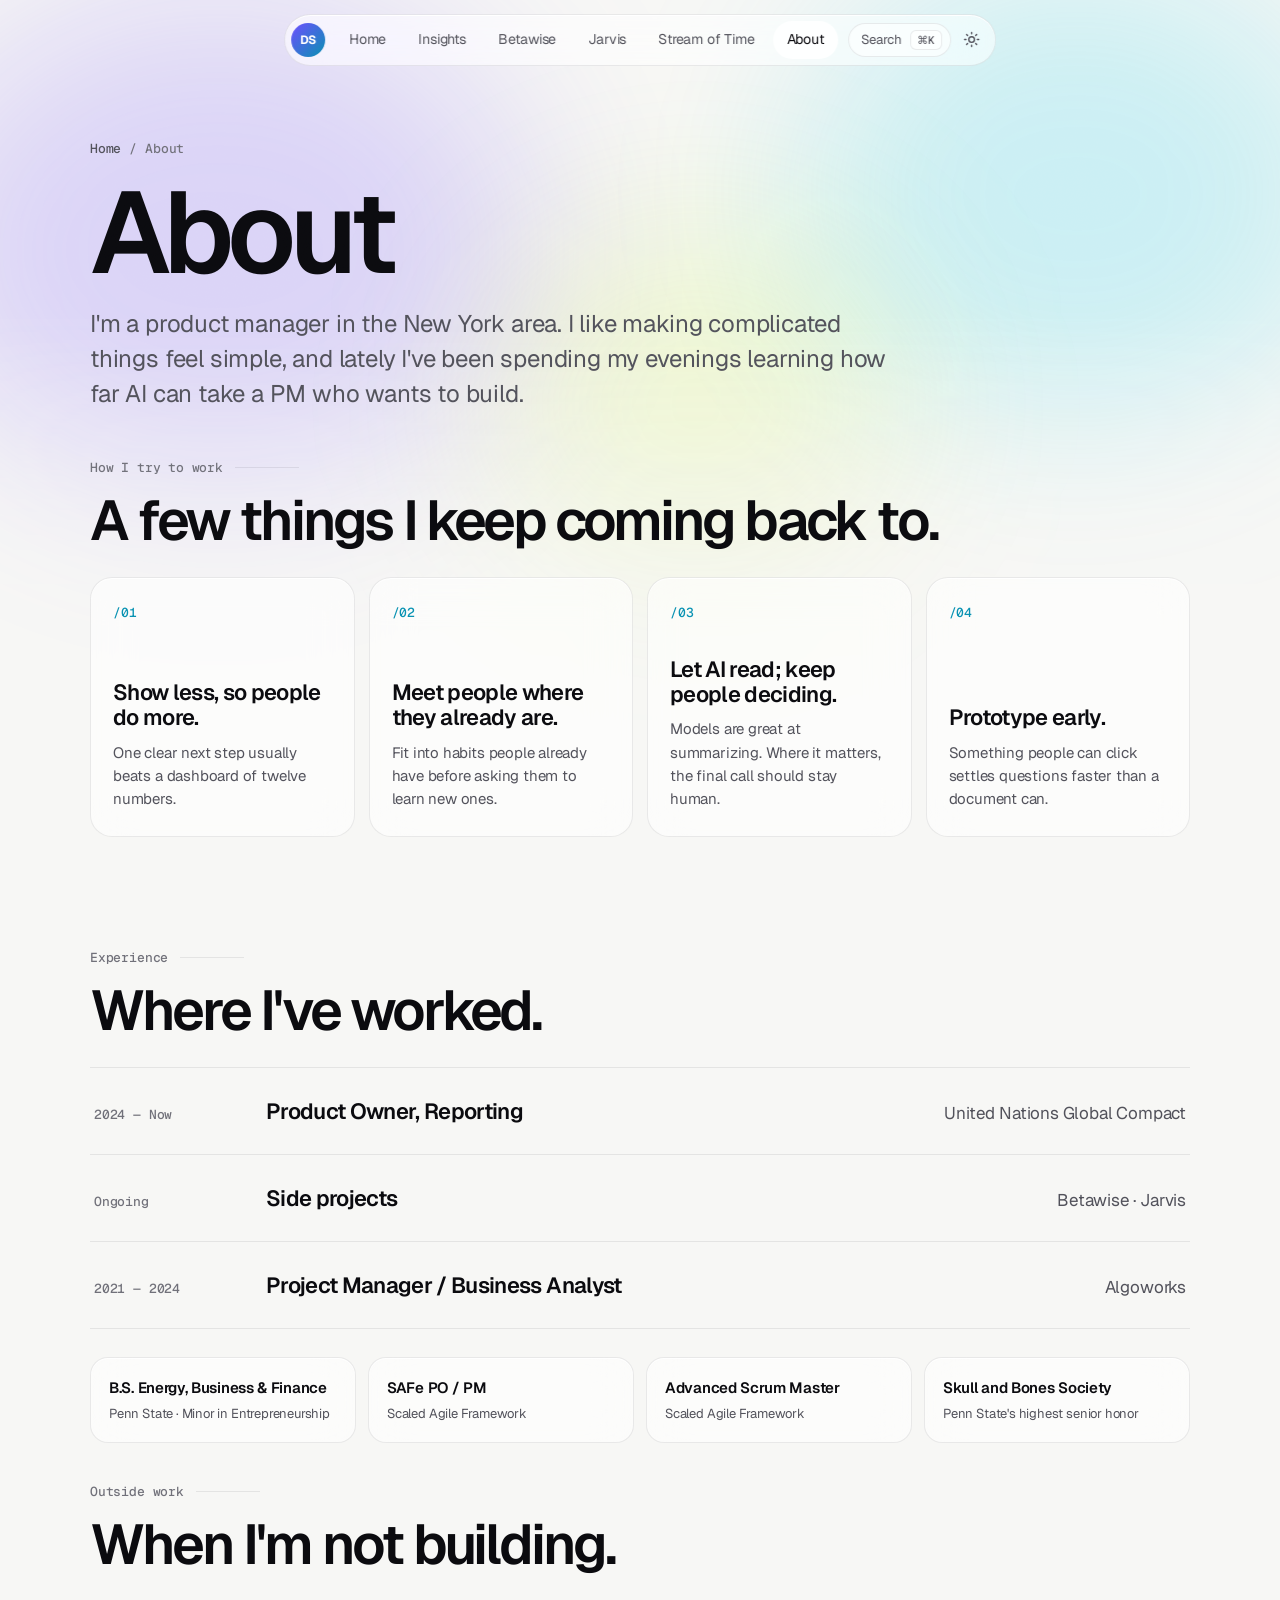
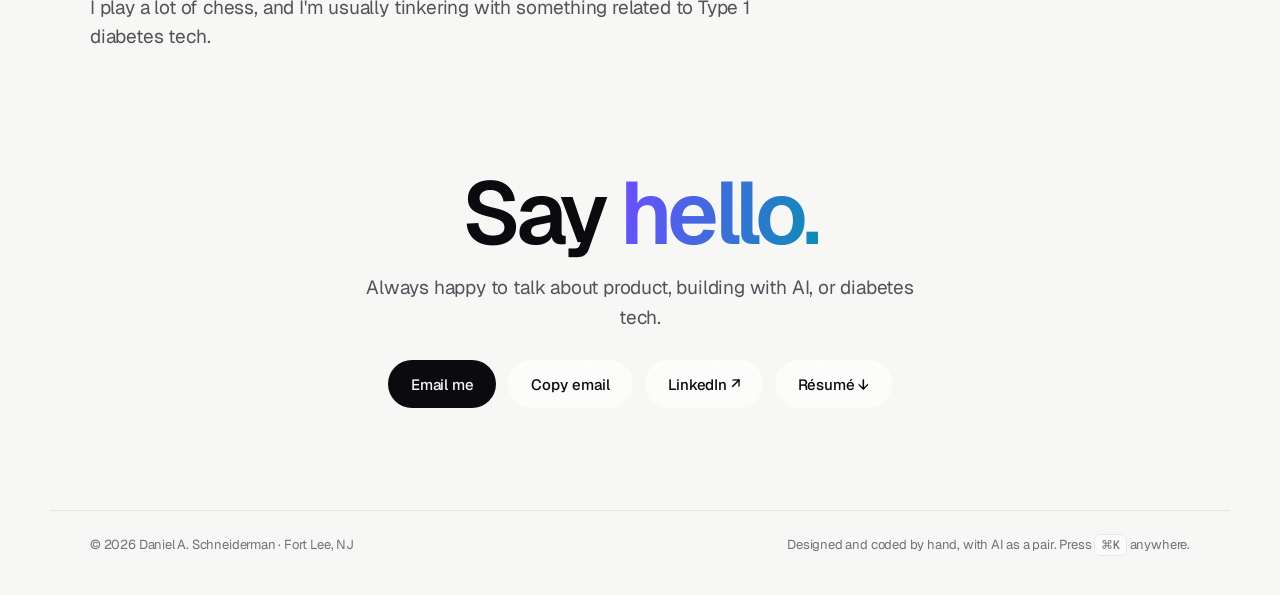
==== commit 662c77f3: "Add Stream of Time case study and app; update résumé - New /stream-of-time/ case study with the live" ====
--- a/about/index.html
+++ b/about/index.html
@@ -38,6 +38,7 @@
   <a class="link" href="/insights/">Insights</a>
   <a class="link" href="/betawise/">Betawise</a>
   <a class="link" href="/jarvis/">Jarvis</a>
+  <a class="link" href="/stream-of-time/">Stream of Time</a>
   <a class="link" href="/about/">About</a>
   <button class="k" type="button" data-cmdk aria-haspopup="dialog"><span class="k-long">Search</span><span class="k-short">Menu</span><kbd>⌘K</kbd></button>
   <button class="icon" type="button" id="theme" aria-label="Switch theme">
@@ -84,6 +85,11 @@
   </div>
 </section>
 
+<section class="wrap" aria-labelledby="ow-title" style="padding-bottom:24px">
+  <div class="sec-head reveal" style="margin-bottom:20px"><span class="index-num">Outside work</span><h2 id="ow-title" style="font-size:clamp(32px,4.6vw,56px)">When I'm not building.</h2></div>
+  <p class="reveal" style="color:var(--ink-2);font-size:19px;max-width:38em;line-height:1.55">I play a lot of chess, and I'm usually tinkering with something related to Type 1 diabetes tech.</p>
+</section>
+
 <section class="contact-band" aria-labelledby="ct-title">
   <div class="wrap reveal">
     <h2 id="ct-title">Say <span class="grad-text">hello.</span></h2>
--- a/styles.css
+++ b/styles.css
@@ -504,3 +504,25 @@
 /* The theme switch uses its own circular reveal, not the page-change fade */
 :root.theme-vt::view-transition-old(root), :root.theme-vt::view-transition-new(root) { animation: none; }
 :root.theme-vt::view-transition-group(*) { animation: none; }
+
+/* =====================================================================
+   The Stream of Time
+   ===================================================================== */
+.vt-sot { view-transition-name: t-sot; }
+@media (min-width: 901px) { .bento .b-stat { grid-column: span 2; } }
+.mini-streams { position: relative; margin-top: auto; padding-top: 18px; display: grid; gap: 7px; }
+.mini-streams i { display: block; height: 12px; width: var(--w); margin-left: var(--l); border-radius: 999px; background: color-mix(in srgb, var(--c) 70%, transparent); }
+.mini-streams .reader { position: absolute; top: 8px; bottom: -6px; left: 46%; width: 2px; border-radius: 2px; background: #e2bb6a; box-shadow: 0 0 12px #e2bb6a; animation: read 9s ease-in-out infinite alternate; }
+@keyframes read { from { left: 18%; } to { left: 78%; } }
+@media (prefers-reduced-motion: reduce) { .mini-streams .reader { animation: none; } }
+
+.browser-bar .open-full { font: 500 12px var(--sans); color: var(--a2); text-decoration: none; white-space: nowrap; }
+.browser-bar .open-full:hover { text-decoration: underline; }
+.embed { position: relative; height: min(78vh, 680px); background: #0b0f1c; }
+.embed iframe { display: block; width: 100%; height: 100%; border: 0; pointer-events: none; }
+.embed.live iframe { pointer-events: auto; }
+.embed-cover { position: absolute; inset: 0; display: grid; place-content: center; justify-items: center; gap: 12px; border: 0; cursor: pointer; background: rgba(8,8,12,.35); transition: background .3s, opacity .3s; }
+.embed-cover:hover { background: rgba(8,8,12,.2); }
+.embed-cover .hint { font: 500 13px var(--sans); color: #ececf0; text-shadow: 0 1px 8px rgba(0,0,0,.8); }
+.embed.live .embed-cover { opacity: 0; pointer-events: none; }
+@media (max-width: 640px) { .embed { height: 70vh; } }
